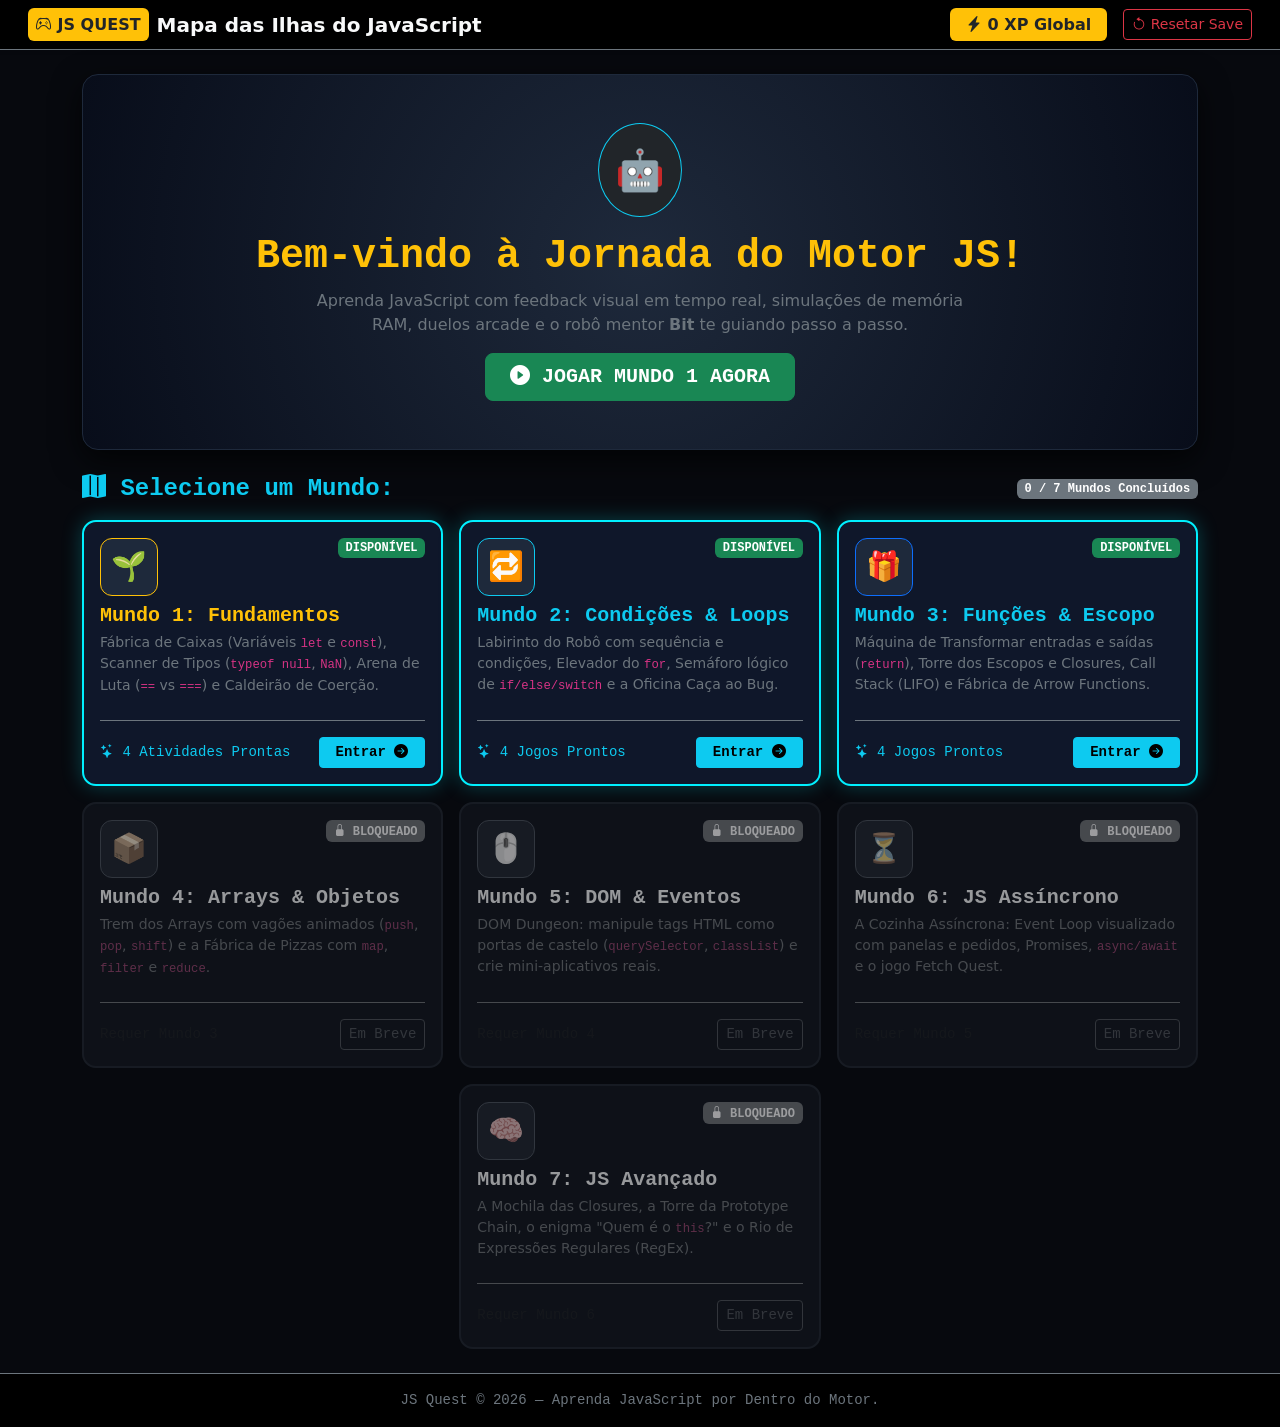
==== index.html @ 59763ff8 "Add files via upload" ====
<!DOCTYPE html>
<html lang="pt-BR">

<head>
  <meta charset="UTF-8">
  <meta name="viewport" content="width=device-width, initial-scale=1.0">
  <title>JS Quest — Hub dos Mundos</title>
  <!-- Bootstrap 5 CSS -->
  <link href="https://cdn.jsdelivr.net/npm/bootstrap@5.3.3/dist/css/bootstrap.min.css" rel="stylesheet">
  <!-- Bootstrap Icons -->
  <link href="https://cdn.jsdelivr.net/npm/bootstrap-icons@1.11.3/font/bootstrap-icons.min.css" rel="stylesheet">
  <style>
    :root {
      --neon-cyan: #00f0ff;
      --neon-yellow: #ffe600;
      --neon-green: #39ff14;
      --card-bg: #0f172a;
    }

    body {
      background-color: #07090e !important;
      font-family: system-ui, -apple-system, BlinkMacSystemFont, "Segoe UI", Roboto, sans-serif;
      user-select: none;
    }

    /* HERO BANNER */
    .hero-banner {
      background: radial-gradient(circle at center, #1e293b 0%, #080d1a 100%);
      border: 1px solid #1e293b;
      border-radius: 16px;
      box-shadow: 0 10px 30px rgba(0, 0, 0, 0.7);
    }

    /* CARDS DOS MUNDOS */
    .world-card {
      background: var(--card-bg);
      border: 2px solid #334155;
      border-radius: 14px;
      transition: all 0.25s cubic-bezier(0.175, 0.885, 0.32, 1.275);
      position: relative;
      overflow: hidden;
      height: 100%;
      display: flex;
      flex-direction: column;
    }

    .world-card.active-world {
      border-color: var(--neon-cyan);
      box-shadow: 0 0 20px rgba(0, 240, 255, 0.25);
    }

    .world-card.active-world:hover {
      transform: translateY(-6px);
      box-shadow: 0 0 30px rgba(0, 240, 255, 0.45);
      border-color: var(--neon-yellow);
    }

    .world-card.locked-world {
      opacity: 0.6;
      border-color: #1e293b;
      filter: grayscale(0.5);
    }

    .world-icon-badge {
      width: 58px;
      height: 58px;
      border-radius: 12px;
      display: flex;
      align-items: center;
      justify-content: center;
      font-size: 1.8rem;
      background: #1e293b;
      border: 1px solid #475569;
    }

    .pulse-play {
      animation: pulseBtn 1.8s infinite ease-in-out;
    }

    @keyframes pulseBtn {

      0%,
      100% {
        transform: scale(1);
        box-shadow: 0 0 5px rgba(57, 255, 20, 0.4);
      }

      50% {
        transform: scale(1.03);
        box-shadow: 0 0 16px rgba(57, 255, 20, 0.8);
      }
    }
  </style>
</head>

<body class="text-light min-vh-100 d-flex flex-column">

  <!-- NAVBAR / HUD PRINCIPAL -->
  <header class="navbar navbar-dark bg-black border-bottom border-secondary px-3 py-2 sticky-top shadow-sm">
    <div class="container-fluid d-flex flex-wrap justify-content-between align-items-center">
      <div class="d-flex align-items-center gap-2">
        <span class="badge bg-warning text-dark p-2 fs-6"><i class="bi bi-controller"></i> JS QUEST</span>
        <span class="fw-bold text-light fs-5">Mapa das Ilhas do JavaScript</span>
      </div>

      <!-- STATUS GLOBAL DO JOGADOR -->
      <div class="d-flex align-items-center gap-3">
        <div class="badge bg-warning text-dark fs-6 px-3 py-2 shadow-sm" id="global-xp">
          <i class="bi bi-lightning-charge-fill"></i> 0 XP Global
        </div>
        <button class="btn btn-outline-danger btn-sm" id="btn-reset-data" title="Reiniciar progresso salvo">
          <i class="bi bi-arrow-counterclockwise"></i> Resetar Save
        </button>
      </div>
    </div>
  </header>

  <!-- CONTEÚDO PRINCIPAL: MAPA DOS 7 MUNDOS -->
  <main class="container my-4 flex-grow-1">

    <!-- HERO: BOAS-VINDAS DO ROBÔ BIT -->
    <div class="hero-banner p-4 p-md-5 mb-4 text-center">
      <div class="d-inline-block bg-dark rounded-circle p-3 border border-info mb-3">
        <span class="fs-1">🤖</span>
      </div>
      <h1 class="display-6 fw-bold text-warning font-monospace">Bem-vindo à Jornada do Motor JS!</h1>
      <p class="col-lg-8 mx-auto text-secondary fs-6">
        Aprenda JavaScript com feedback visual em tempo real, simulações de memória RAM, duelos arcade e o robô mentor
        <strong>Bit</strong> te guiando passo a passo.
      </p>
      <div class="d-flex justify-content-center gap-3 mt-3">
        <a href="mundo1.html" class="btn btn-success btn-lg fw-bold font-monospace px-4 py-2 pulse-play"
          id="hero-cta-btn">
          <i class="bi bi-play-circle-fill"></i> JOGAR MUNDO 1 AGORA
        </a>
      </div>
    </div>

    <!-- TÍTULO DA SEÇÃO -->
    <div class="d-flex justify-content-between align-items-center mb-3">
      <h4 class="text-info fw-bold font-monospace mb-0">
        <i class="bi bi-map-fill"></i> Selecione um Mundo:
      </h4>
      <span class="badge bg-secondary font-monospace" id="worlds-completed-badge">0 / 7 Mundos Concluídos</span>
    </div>

    <!-- GRID DOS 7 MUNDOS -->
    <div class="row g-3">

      <!-- MUNDO 1 (DISPONÍVEL / ATIVO) -->
      <div class="col-lg-4 col-md-6">
        <div class="world-card active-world p-3">
          <div class="d-flex justify-content-between align-items-start mb-2">
            <div class="world-icon-badge text-warning border-warning">🌱</div>
            <span class="badge bg-success font-monospace" id="m1-badge">DISPONÍVEL</span>
          </div>
          <h5 class="fw-bold text-warning font-monospace mb-1">Mundo 1: Fundamentos</h5>
          <p class="text-secondary small flex-grow-1">
            Fábrica de Caixas (Variáveis <code>let</code> e <code>const</code>), Scanner de Tipos
            (<code>typeof null</code>, <code>NaN</code>), Arena de Luta (<code>==</code> vs <code>===</code>) e
            Caldeirão de Coerção.
          </p>
          <div class="border-top border-secondary pt-3 mt-2 d-flex justify-content-between align-items-center">
            <span class="text-info small font-monospace" id="m1-status"><i class="bi bi-stars"></i> 4 Atividades
              Prontas</span>
            <a href="mundo1.html" class="btn btn-sm btn-info fw-bold font-monospace px-3">
              Entrar <i class="bi bi-arrow-right-circle-fill"></i>
            </a>
          </div>
        </div>
      </div>

      <!-- MUNDO 2 (DESBLOQUEADO E ATIVO) -->
      <div class="col-lg-4 col-md-6">
        <div class="world-card active-world p-3">
          <div class="d-flex justify-content-between align-items-start mb-2">
            <div class="world-icon-badge text-info border-info">🔁</div>
            <span class="badge bg-success font-monospace" id="m2-badge">DISPONÍVEL</span>
          </div>
          <h5 class="fw-bold text-info font-monospace mb-1">Mundo 2: Condições & Loops</h5>
          <p class="text-secondary small flex-grow-1">
            Labirinto do Robô com sequência e condições, Elevador do <code>for</code>, Semáforo lógico de
            <code>if/else/switch</code> e a Oficina Caça ao Bug.
          </p>
          <div class="border-top border-secondary pt-3 mt-2 d-flex justify-content-between align-items-center">
            <span class="text-info small font-monospace" id="m2-status"><i class="bi bi-stars"></i> 4 Jogos
              Prontos</span>
            <a href="mundo2.html" class="btn btn-sm btn-info fw-bold font-monospace px-3">
              Entrar <i class="bi bi-arrow-right-circle-fill"></i>
            </a>
          </div>
        </div>
      </div>

      <!-- MUNDO 3 (DESBLOQUEADO E ATIVO) -->
      <div class="col-lg-4 col-md-6">
        <div class="world-card active-world p-3">
          <div class="d-flex justify-content-between align-items-start mb-2">
            <div class="world-icon-badge text-primary border-primary">🎁</div>
            <span class="badge bg-success font-monospace" id="m3-badge">DISPONÍVEL</span>
          </div>
          <h5 class="fw-bold text-info font-monospace mb-1">Mundo 3: Funções & Escopo</h5>
          <p class="text-secondary small flex-grow-1">
            Máquina de Transformar entradas e saídas (<code>return</code>), Torre dos Escopos e Closures, Call Stack
            (LIFO) e Fábrica de Arrow Functions.
          </p>
          <div class="border-top border-secondary pt-3 mt-2 d-flex justify-content-between align-items-center">
            <span class="text-info small font-monospace" id="m3-status"><i class="bi bi-stars"></i> 4 Jogos
              Prontos</span>
            <a href="mundo3.html" class="btn btn-sm btn-info fw-bold font-monospace px-3">
              Entrar <i class="bi bi-arrow-right-circle-fill"></i>
            </a>
          </div>
        </div>
      </div>

      <!-- MUNDO 4 (EM BREVE) -->
      <div class="col-lg-4 col-md-6">
        <div class="world-card locked-world p-3">
          <div class="d-flex justify-content-between align-items-start mb-2">
            <div class="world-icon-badge text-success">📦</div>
            <span class="badge bg-secondary font-monospace"><i class="bi bi-lock-fill"></i> BLOQUEADO</span>
          </div>
          <h5 class="fw-bold text-light font-monospace mb-1">Mundo 4: Arrays & Objetos</h5>
          <p class="text-secondary small flex-grow-1">
            Trem dos Arrays com vagões animados (<code>push</code>, <code>pop</code>, <code>shift</code>) e a Fábrica de
            Pizzas com <code>map</code>, <code>filter</code> e <code>reduce</code>.
          </p>
          <div class="border-top border-secondary pt-3 mt-2 d-flex justify-content-between align-items-center">
            <span class="text-muted small font-monospace">Requer Mundo 3</span>
            <button class="btn btn-sm btn-outline-secondary font-monospace" disabled>Em Breve</button>
          </div>
        </div>
      </div>

      <!-- MUNDO 5 (EM BREVE) -->
      <div class="col-lg-4 col-md-6">
        <div class="world-card locked-world p-3">
          <div class="d-flex justify-content-between align-items-start mb-2">
            <div class="world-icon-badge text-danger">🖱️</div>
            <span class="badge bg-secondary font-monospace"><i class="bi bi-lock-fill"></i> BLOQUEADO</span>
          </div>
          <h5 class="fw-bold text-light font-monospace mb-1">Mundo 5: DOM & Eventos</h5>
          <p class="text-secondary small flex-grow-1">
            DOM Dungeon: manipule tags HTML como portas de castelo (<code>querySelector</code>, <code>classList</code>)
            e crie mini-aplicativos reais.
          </p>
          <div class="border-top border-secondary pt-3 mt-2 d-flex justify-content-between align-items-center">
            <span class="text-muted small font-monospace">Requer Mundo 4</span>
            <button class="btn btn-sm btn-outline-secondary font-monospace" disabled>Em Breve</button>
          </div>
        </div>
      </div>

      <!-- MUNDO 6 (EM BREVE) -->
      <div class="col-lg-4 col-md-6">
        <div class="world-card locked-world p-3">
          <div class="d-flex justify-content-between align-items-start mb-2">
            <div class="world-icon-badge text-warning">⏳</div>
            <span class="badge bg-secondary font-monospace"><i class="bi bi-lock-fill"></i> BLOQUEADO</span>
          </div>
          <h5 class="fw-bold text-light font-monospace mb-1">Mundo 6: JS Assíncrono</h5>
          <p class="text-secondary small flex-grow-1">
            A Cozinha Assíncrona: Event Loop visualizado com panelas e pedidos, Promises, <code>async/await</code> e o
            jogo Fetch Quest.
          </p>
          <div class="border-top border-secondary pt-3 mt-2 d-flex justify-content-between align-items-center">
            <span class="text-muted small font-monospace">Requer Mundo 5</span>
            <button class="btn btn-sm btn-outline-secondary font-monospace" disabled>Em Breve</button>
          </div>
        </div>
      </div>

      <!-- MUNDO 7 (EM BREVE) -->
      <div class="col-lg-4 col-md-6 mx-auto">
        <div class="world-card locked-world p-3">
          <div class="d-flex justify-content-between align-items-start mb-2">
            <div class="world-icon-badge text-purple" style="color: #c084fc;">🧠</div>
            <span class="badge bg-secondary font-monospace"><i class="bi bi-lock-fill"></i> BLOQUEADO</span>
          </div>
          <h5 class="fw-bold text-light font-monospace mb-1">Mundo 7: JS Avançado</h5>
          <p class="text-secondary small flex-grow-1">
            A Mochila das Closures, a Torre da Prototype Chain, o enigma "Quem é o <code>this</code>?" e o Rio de
            Expressões Regulares (RegEx).
          </p>
          <div class="border-top border-secondary pt-3 mt-2 d-flex justify-content-between align-items-center">
            <span class="text-muted small font-monospace">Requer Mundo 6</span>
            <button class="btn btn-sm btn-outline-secondary font-monospace" disabled>Em Breve</button>
          </div>
        </div>
      </div>

    </div>
  </main>

  <!-- FOOTER -->
  <footer class="bg-black border-top border-secondary py-3 text-center text-secondary small font-monospace">
    JS Quest &copy; 2026 — Aprenda JavaScript por Dentro do Motor.
  </footer>

  <!-- Bootstrap 5 Bundle JS -->
  <script src="https://cdn.jsdelivr.net/npm/bootstrap@5.3.3/dist/js/bootstrap.bundle.min.js"></script>

  <!-- SCRIPT DO HUB: LÊ DADOS DO LOCALSTORAGE DE TODOS OS MUNDOS -->
  <script>
    document.addEventListener('DOMContentLoaded', () => {
      const globalXpEl = document.getElementById('global-xp');
      const worldsCompletedBadge = document.getElementById('worlds-completed-badge');
      const heroCtaBtn = document.getElementById('hero-cta-btn');
      const btnReset = document.getElementById('btn-reset-data');

      const m1StatusEl = document.getElementById('m1-status');
      const m1Badge = document.getElementById('m1-badge');

      const m2StatusEl = document.getElementById('m2-status');
      const m2Badge = document.getElementById('m2-badge');

      const m3StatusEl = document.getElementById('m3-status');
      const m3Badge = document.getElementById('m3-badge');

      function loadHubData() {
        const rawV1 = localStorage.getItem('JS_QUEST_DATA_V1');
        let totalXp = 0;
        let completedWorlds = [];

        if (rawV1) {
          try {
            const data = JSON.parse(rawV1);
            if (data.xp) totalXp = data.xp;
            if (Array.isArray(data.completedWorlds)) completedWorlds = data.completedWorlds;
          } catch (e) {
            console.error('Erro ao ler progresso:', e);
          }
        }

        // 1. Atualiza XP Global no Topo
        globalXpEl.innerHTML = `<i class="bi bi-lightning-charge-fill"></i> ${totalXp} XP Global`;

        // 2. Atualiza Contador de Mundos Concluídos
        const completedCount = completedWorlds.length;
        if (worldsCompletedBadge) {
          worldsCompletedBadge.textContent = `${completedCount} / 7 Mundos Concluídos`;
          if (completedCount > 0) {
            worldsCompletedBadge.className = 'badge bg-success font-monospace';
          }
        }

        // 3. Atualiza Card do Mundo 1
        if (completedWorlds.includes('mundo1')) {
          if (m1StatusEl) m1StatusEl.innerHTML = `<i class="bi bi-check-circle-fill text-success"></i> CONCLUÍDO (4/4)`;
          if (m1Badge) {
            m1Badge.textContent = 'CONCLUÍDO';
            m1Badge.className = 'badge bg-success font-monospace';
          }
        }

        // 4. Atualiza Card do Mundo 2
        if (completedWorlds.includes('mundo2')) {
          if (m2StatusEl) m2StatusEl.innerHTML = `<i class="bi bi-check-circle-fill text-success"></i> CONCLUÍDO (4/4)`;
          if (m2Badge) {
            m2Badge.textContent = 'CONCLUÍDO';
            m2Badge.className = 'badge bg-success font-monospace';
          }
        }

        // 5. Atualiza Card do Mundo 3
        if (completedWorlds.includes('mundo3')) {
          if (m3StatusEl) m3StatusEl.innerHTML = `<i class="bi bi-check-circle-fill text-success"></i> CONCLUÍDO (4/4)`;
          if (m3Badge) {
            m3Badge.textContent = 'CONCLUÍDO';
            m3Badge.className = 'badge bg-success font-monospace';
          }
        }

        // 6. Botão Inteligente no Banner Principal
        if (heroCtaBtn) {
          if (!completedWorlds.includes('mundo1')) {
            heroCtaBtn.href = 'mundo1.html';
            heroCtaBtn.innerHTML = '<i class="bi bi-play-circle-fill"></i> JOGAR MUNDO 1 AGORA';
          } else if (!completedWorlds.includes('mundo2')) {
            heroCtaBtn.href = 'mundo2.html';
            heroCtaBtn.innerHTML = '<i class="bi bi-arrow-right-circle-fill"></i> CONTINUAR: MUNDO 2';
          } else if (!completedWorlds.includes('mundo3')) {
            heroCtaBtn.href = 'mundo3.html';
            heroCtaBtn.innerHTML = '<i class="bi bi-arrow-right-circle-fill"></i> CONTINUAR: MUNDO 3';
          } else {
            heroCtaBtn.href = 'mundo1.html';
            heroCtaBtn.innerHTML = '<i class="bi bi-trophy-fill"></i> REVISAR MUNDOS CONCLUÍDOS';
          }
        }
      }

      // Botão para resetar o progresso
      btnReset.addEventListener('click', () => {
        if (confirm('Deseja realmente zerar todo o progresso do jogo salvo no seu navegador?')) {
          localStorage.clear();
          loadHubData();
          alert('Progresso reiniciado com sucesso!');
        }
      });

      loadHubData();
    });
  </script>
</body>

</html>
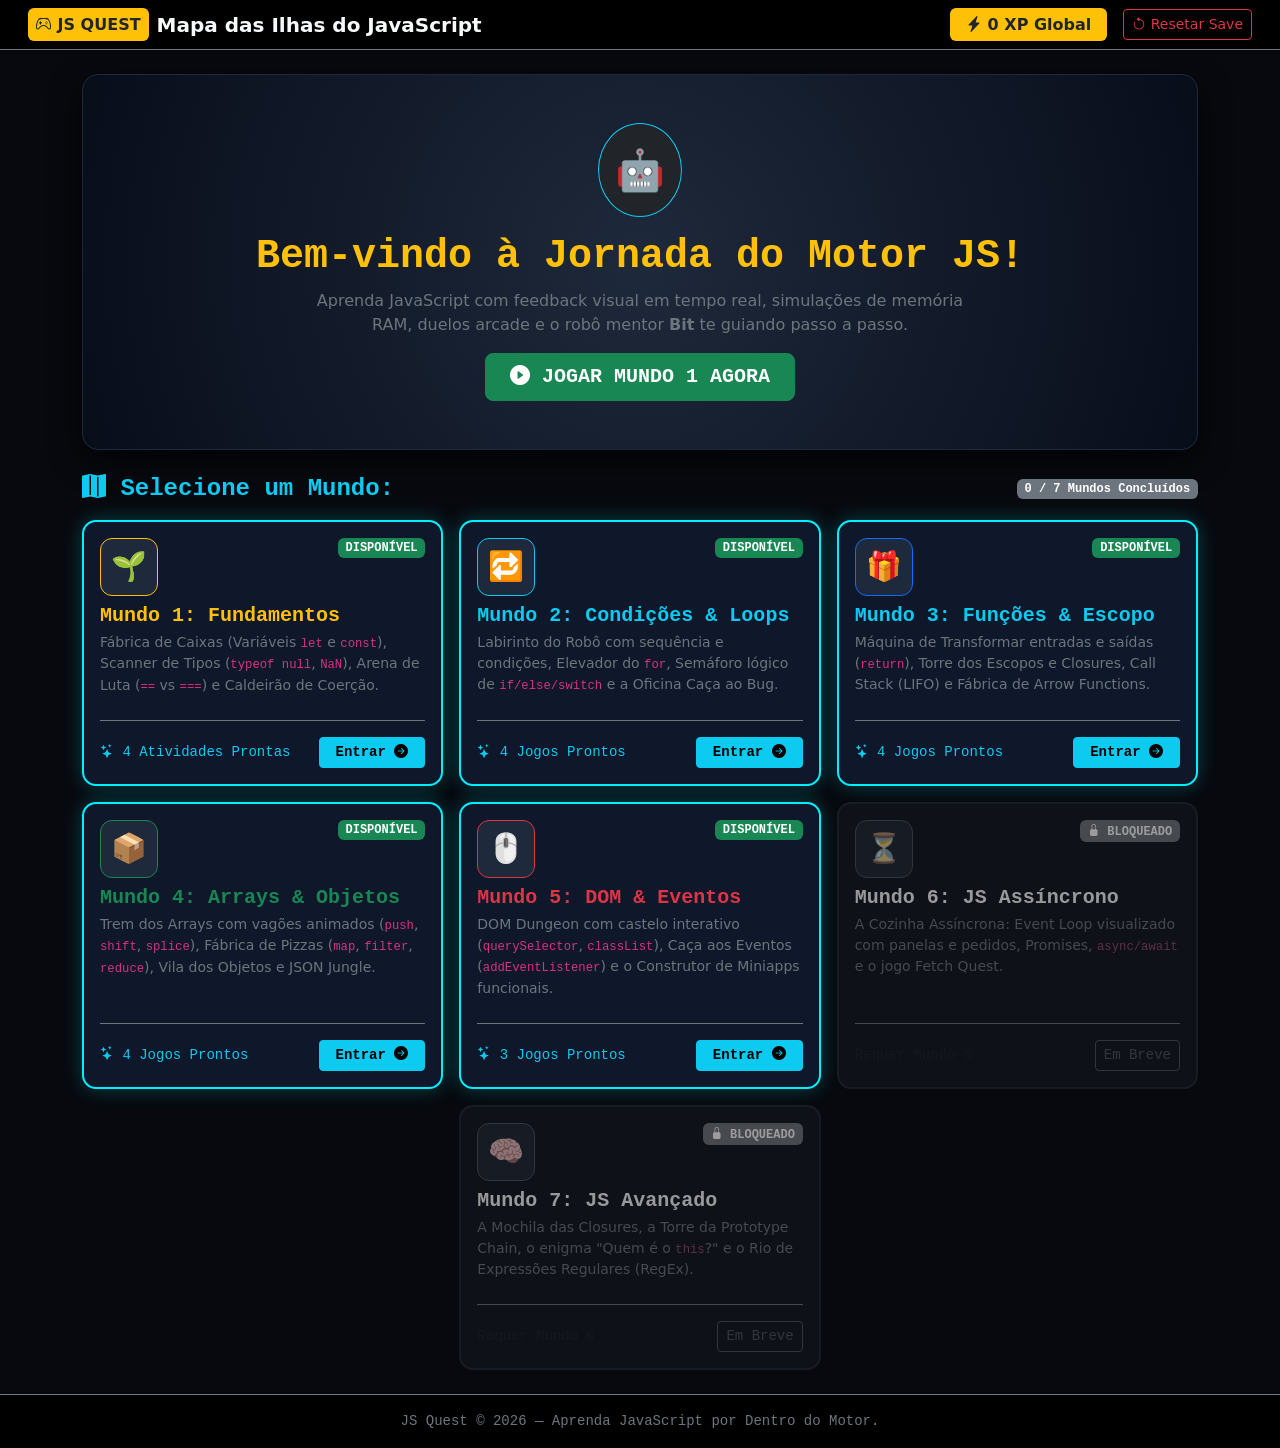
==== commit 41b98867: "12/10/26" ====
--- a/index.html
+++ b/index.html
@@ -214,40 +214,46 @@
         </div>
       </div>
 
-      <!-- MUNDO 4 (EM BREVE) -->
-      <div class="col-lg-4 col-md-6">
-        <div class="world-card locked-world p-3">
-          <div class="d-flex justify-content-between align-items-start mb-2">
-            <div class="world-icon-badge text-success">📦</div>
-            <span class="badge bg-secondary font-monospace"><i class="bi bi-lock-fill"></i> BLOQUEADO</span>
-          </div>
-          <h5 class="fw-bold text-light font-monospace mb-1">Mundo 4: Arrays & Objetos</h5>
-          <p class="text-secondary small flex-grow-1">
-            Trem dos Arrays com vagões animados (<code>push</code>, <code>pop</code>, <code>shift</code>) e a Fábrica de
-            Pizzas com <code>map</code>, <code>filter</code> e <code>reduce</code>.
-          </p>
-          <div class="border-top border-secondary pt-3 mt-2 d-flex justify-content-between align-items-center">
-            <span class="text-muted small font-monospace">Requer Mundo 3</span>
-            <button class="btn btn-sm btn-outline-secondary font-monospace" disabled>Em Breve</button>
-          </div>
-        </div>
-      </div>
-
-      <!-- MUNDO 5 (EM BREVE) -->
-      <div class="col-lg-4 col-md-6">
-        <div class="world-card locked-world p-3">
-          <div class="d-flex justify-content-between align-items-start mb-2">
-            <div class="world-icon-badge text-danger">🖱️</div>
-            <span class="badge bg-secondary font-monospace"><i class="bi bi-lock-fill"></i> BLOQUEADO</span>
-          </div>
-          <h5 class="fw-bold text-light font-monospace mb-1">Mundo 5: DOM & Eventos</h5>
-          <p class="text-secondary small flex-grow-1">
-            DOM Dungeon: manipule tags HTML como portas de castelo (<code>querySelector</code>, <code>classList</code>)
-            e crie mini-aplicativos reais.
-          </p>
-          <div class="border-top border-secondary pt-3 mt-2 d-flex justify-content-between align-items-center">
-            <span class="text-muted small font-monospace">Requer Mundo 4</span>
-            <button class="btn btn-sm btn-outline-secondary font-monospace" disabled>Em Breve</button>
+      <!-- MUNDO 4 (DISPONÍVEL E ATIVO) -->
+      <div class="col-lg-4 col-md-6">
+        <div class="world-card active-world p-3">
+          <div class="d-flex justify-content-between align-items-start mb-2">
+            <div class="world-icon-badge text-success border-success">📦</div>
+            <span class="badge bg-success font-monospace" id="m4-badge">DISPONÍVEL</span>
+          </div>
+          <h5 class="fw-bold text-success font-monospace mb-1">Mundo 4: Arrays & Objetos</h5>
+          <p class="text-secondary small flex-grow-1">
+            Trem dos Arrays com vagões animados (<code>push</code>, <code>shift</code>, <code>splice</code>), Fábrica de
+            Pizzas (<code>map</code>, <code>filter</code>, <code>reduce</code>), Vila dos Objetos e JSON Jungle.
+          </p>
+          <div class="border-top border-secondary pt-3 mt-2 d-flex justify-content-between align-items-center">
+            <span class="text-info small font-monospace" id="m4-status"><i class="bi bi-stars"></i> 4 Jogos
+              Prontos</span>
+            <a href="mundo4.html" class="btn btn-sm btn-info fw-bold font-monospace px-3">
+              Entrar <i class="bi bi-arrow-right-circle-fill"></i>
+            </a>
+          </div>
+        </div>
+      </div>
+
+      <!-- MUNDO 5 (DISPONÍVEL E ATIVO) -->
+      <div class="col-lg-4 col-md-6">
+        <div class="world-card active-world p-3">
+          <div class="d-flex justify-content-between align-items-start mb-2">
+            <div class="world-icon-badge text-danger border-danger">🖱️</div>
+            <span class="badge bg-success font-monospace" id="m5-badge">DISPONÍVEL</span>
+          </div>
+          <h5 class="fw-bold text-danger font-monospace mb-1">Mundo 5: DOM & Eventos</h5>
+          <p class="text-secondary small flex-grow-1">
+            DOM Dungeon com castelo interativo (<code>querySelector</code>, <code>classList</code>), Caça aos Eventos
+            (<code>addEventListener</code>) e o Construtor de Miniapps funcionais.
+          </p>
+          <div class="border-top border-secondary pt-3 mt-2 d-flex justify-content-between align-items-center">
+            <span class="text-info small font-monospace" id="m5-status"><i class="bi bi-stars"></i> 3 Jogos
+              Prontos</span>
+            <a href="mundo5.html" class="btn btn-sm btn-info fw-bold font-monospace px-3">
+              Entrar <i class="bi bi-arrow-right-circle-fill"></i>
+            </a>
           </div>
         </div>
       </div>
@@ -390,6 +396,28 @@
         }
       }
 
+      const m4StatusEl = document.getElementById('m4-status');
+      const m4Badge = document.getElementById('m4-badge');
+
+      if (completedWorlds.includes('mundo4')) {
+        if (m4StatusEl) m4StatusEl.innerHTML = `<i class="bi bi-check-circle-fill text-success"></i> CONCLUÍDO (4/4)`;
+        if (m4Badge) {
+          m4Badge.textContent = 'CONCLUÍDO';
+          m4Badge.className = 'badge bg-success font-monospace';
+        }
+      }
+
+      const m5StatusEl = document.getElementById('m5-status');
+      const m5Badge = document.getElementById('m5-badge');
+
+      if (completedWorlds.includes('mundo5')) {
+        if (m5StatusEl) m5StatusEl.innerHTML = `<i class="bi bi-check-circle-fill text-success"></i> CONCLUÍDO (3/3)`;
+        if (m5Badge) {
+          m5Badge.textContent = 'CONCLUÍDO';
+          m5Badge.className = 'badge bg-success font-monospace';
+        }
+      }
+
       // Botão para resetar o progresso
       btnReset.addEventListener('click', () => {
         if (confirm('Deseja realmente zerar todo o progresso do jogo salvo no seu navegador?')) {
